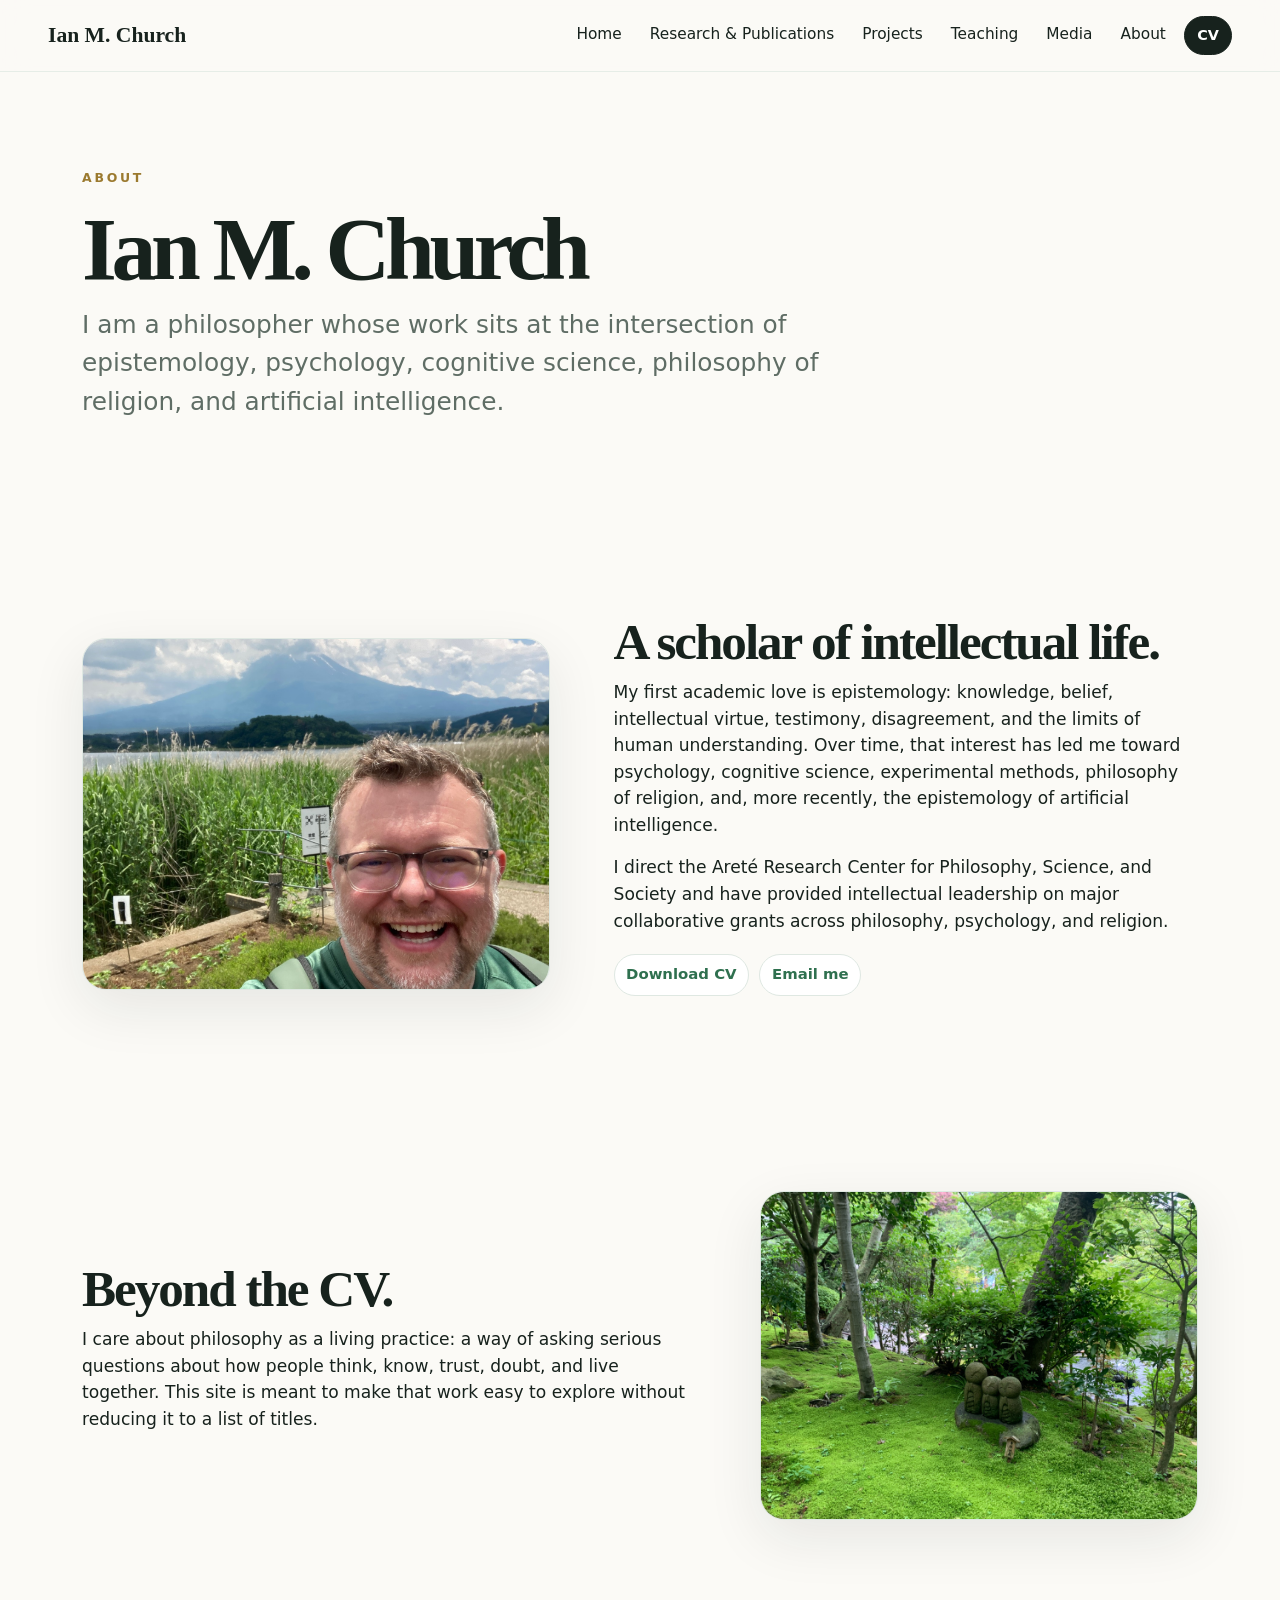
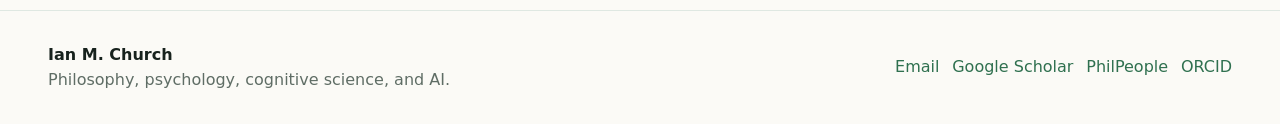
==== about.html @ 5144ee3b "Add files via upload" ====
<!doctype html>
<html lang="en">
<head>
  <meta charset="utf-8" />
  <meta name="viewport" content="width=device-width, initial-scale=1" />
  <title>About | Ian M. Church</title>
  <meta name="description" content="About Ian M. Church." />
  <link rel="stylesheet" href="style.css" />
</head>
<body>
<header class="topbar">
  <a class="wordmark" href="index.html">Ian M. Church</a>
  <nav class="site-nav" aria-label="Primary navigation">
    <a href="index.html">Home</a>
    <a href="research.html">Research &amp; Publications</a>
    <a href="projects.html">Projects</a>
    <a href="teaching.html">Teaching</a>
    <a href="media.html">Media</a>
    <a href="about.html">About</a>
    <a class="button small" href="assets/Church-CV.pdf">CV</a>
  </nav>
</header>
<main>

<section class="page-hero"><p class="eyebrow">About</p><h1>Ian M. Church</h1><p class="lede narrow">I am a philosopher whose work sits at the intersection of epistemology, psychology, cognitive science, philosophy of religion, and artificial intelligence.</p></section>
<section class="section split alt"><figure class="image-card"><img src="assets/fuji.jpg" alt="Ian Church near Mount Fuji"/></figure><div><h2>A scholar of intellectual life.</h2><p>My first academic love is epistemology: knowledge, belief, intellectual virtue, testimony, disagreement, and the limits of human understanding. Over time, that interest has led me toward psychology, cognitive science, experimental methods, philosophy of religion, and, more recently, the epistemology of artificial intelligence.</p><p>I direct the Areté Research Center for Philosophy, Science, and Society and have provided intellectual leadership on major collaborative grants across philosophy, psychology, and religion.</p><p class="links"><a href="assets/Church-CV.pdf">Download CV</a><a href="mailto:ichurch@hillsdale.edu">Email me</a></p></div></section>
<section class="section split"><div><h2>Beyond the CV.</h2><p>I care about philosophy as a living practice: a way of asking serious questions about how people think, know, trust, doubt, and live together. This site is meant to make that work easy to explore without reducing it to a list of titles.</p></div><figure class="image-card"><img src="assets/japan-garden.jpg" alt="A green garden scene in Japan with three small stone figures"/></figure></section>

</main>
<footer class="footer">
  <div><strong>Ian M. Church</strong><span>Philosophy, psychology, cognitive science, and AI.</span></div>
  <div class="footer-links"><a href="mailto:ichurch@hillsdale.edu">Email</a><a href="https://scholar.google.com/citations?user=suLvnR8AAAAJ&amp;hl=en&amp;oi=ao">Google Scholar</a><a href="https://philpeople.org/profiles/ian-m-church">PhilPeople</a><a href="https://orcid.org/0000-0002-4605-1589">ORCID</a></div>
</footer>
</body>
</html>
---- style.css ----
:root{--bg:#fbfaf6;--ink:#17221d;--muted:#5f6d65;--line:#dfe8e2;--accent:#2f704f;--accent2:#9b7a2f;--card:#ffffff;--shadow:0 18px 55px rgba(23,34,29,.09);--radius:24px}*{box-sizing:border-box}body{margin:0;background:var(--bg);color:var(--ink);font-family:Inter,ui-sans-serif,system-ui,-apple-system,BlinkMacSystemFont,"Segoe UI",sans-serif;line-height:1.55}h1,h2,h3{font-family:Georgia,"Times New Roman",serif;line-height:1.03;margin:0 0 .65rem}h1{font-size:clamp(3.1rem,7vw,6.8rem);letter-spacing:-.06em}h2{font-size:clamp(2rem,4vw,4.2rem);letter-spacing:-.04em}h3{font-size:clamp(1.35rem,2vw,2rem);letter-spacing:-.03em}p{font-size:1.07rem;margin:.4rem 0 1rem}a{color:var(--accent);text-decoration:none}a:hover{text-decoration:underline}.topbar{position:sticky;top:0;z-index:20;display:flex;align-items:center;justify-content:space-between;padding:1rem clamp(1rem,4vw,3rem);background:rgba(251,250,246,.86);backdrop-filter:blur(14px);border-bottom:1px solid rgba(223,232,226,.75)}.wordmark{font-family:Georgia,"Times New Roman",serif;font-weight:700;color:var(--ink);font-size:1.35rem}.site-nav{display:flex;gap:.55rem;align-items:center;flex-wrap:wrap}.site-nav a{color:var(--ink);padding:.45rem .6rem;border-radius:999px;font-size:.96rem}.site-nav a:hover{background:#eef4ef;text-decoration:none}.button{display:inline-flex;align-items:center;justify-content:center;padding:.8rem 1.05rem;border-radius:999px;background:var(--ink);color:white!important;font-weight:700;text-decoration:none!important;border:1px solid var(--ink)}.button.ghost{background:transparent;color:var(--ink)!important}.button.small{padding:.45rem .75rem;font-size:.9rem}main{overflow:hidden}.hero,.section,.page-hero{max-width:1180px;margin:0 auto;padding:clamp(3.5rem,7vw,7rem) clamp(1.1rem,4vw,2rem)}.split{display:grid;grid-template-columns:minmax(0,1.05fr) minmax(280px,.75fr);gap:clamp(2rem,5vw,5rem);align-items:center}.split.alt{grid-template-columns:minmax(280px,.8fr) minmax(0,1fr)}.eyebrow{text-transform:uppercase;letter-spacing:.22em;color:var(--accent2);font-weight:800;font-size:.78rem;margin-bottom:1rem}.lede{font-size:clamp(1.25rem,2vw,1.55rem);color:var(--muted);max-width:760px}.narrow{max-width:790px}.actions,.links{display:flex;gap:.65rem;flex-wrap:wrap;align-items:center;margin-top:1.25rem}.links a,.links span{display:inline-flex;align-items:center;padding:.52rem .72rem;border:1px solid var(--line);border-radius:999px;background:#fff;color:var(--accent);font-weight:700;font-size:.93rem}.links.centered{justify-content:center}.portrait-card,.image-card{margin:0;border-radius:var(--radius);overflow:hidden;background:#fff;box-shadow:var(--shadow);border:1px solid var(--line)}.portrait-card img,.image-card img{display:block;width:100%;height:100%;object-fit:cover}.portrait-card{transform:rotate(1.2deg)}.portrait-card img{aspect-ratio:4/5}.portrait-card figcaption{padding:.8rem 1rem;color:var(--muted);font-size:.92rem}.image-card img{aspect-ratio:4/3}.at-a-glance{max-width:1120px;margin:0 auto;display:grid;grid-template-columns:repeat(4,1fr);gap:1rem;padding:0 clamp(1.1rem,4vw,2rem) 3rem}.at-a-glance a{display:block;background:#fff;border:1px solid var(--line);border-radius:20px;padding:1.2rem;box-shadow:0 10px 25px rgba(23,34,29,.04);text-decoration:none}.at-a-glance strong{display:block;font-family:Georgia,"Times New Roman",serif;font-size:2.3rem;color:var(--ink);line-height:1}.at-a-glance span{color:var(--muted);font-weight:650}.feature-grid{display:grid;grid-template-columns:1fr 1fr;gap:1.1rem}.feature-panel,.project,.video-card,.pub-list article,.theme-list article,.book,.quote-theme,.testimonial-grid blockquote{background:#fff;border:1px solid var(--line);border-radius:var(--radius);padding:clamp(1.25rem,3vw,2rem);box-shadow:0 12px 32px rgba(23,34,29,.045)}.section-head{display:flex;justify-content:space-between;align-items:end;gap:2rem;margin-bottom:1.5rem}.mini-book-row{display:grid;grid-template-columns:repeat(3,1fr);gap:1rem}.mini-book{display:grid;grid-template-columns:95px 1fr;align-items:center;gap:1rem;background:#fff;border:1px solid var(--line);border-radius:22px;padding:1rem;color:var(--ink);font-family:Georgia,"Times New Roman",serif;font-weight:700;font-size:1.15rem;text-decoration:none!important;box-shadow:0 12px 32px rgba(23,34,29,.045)}.mini-book img{width:95px;height:130px;object-fit:cover;border-radius:8px}.closing-statement{text-align:center;border-top:1px solid var(--line)}.page-hero h1{max-width:980px}.themes-compact{padding-top:2rem}.theme-list,.pub-list,.project-grid,.video-grid{display:grid;grid-template-columns:repeat(2,1fr);gap:1rem}.book-grid{display:grid;gap:1.1rem}.book{display:grid;grid-template-columns:160px 1fr;gap:1.5rem;align-items:start}.cover img{width:160px;max-height:235px;object-fit:cover;border-radius:10px;box-shadow:0 12px 30px rgba(23,34,29,.16)}.tag{display:inline-flex;padding:.35rem .65rem;border-radius:999px;background:#eef4ef;color:var(--accent);font-weight:800;font-size:.82rem;margin-bottom:1rem}.meta,.note{color:var(--muted);font-size:.98rem}.teaching-results{display:grid;grid-template-columns:1fr 1fr;gap:2rem;align-items:start}.stats-grid{display:grid;grid-template-columns:1fr 1fr;gap:1rem}.stats-grid article{background:#fff;border:1px solid var(--line);border-radius:20px;padding:1rem}.stats-grid strong{display:block;font-family:Georgia,"Times New Roman",serif;font-size:2.3rem}.stats-grid span{color:var(--muted);font-weight:650}.teaching-themes{display:grid;gap:1rem}.quote-theme{display:grid;grid-template-columns:.95fr 1.05fr;gap:1.5rem;align-items:start}.quote-theme blockquote,.testimonial-grid blockquote{margin:0;font-family:Georgia,"Times New Roman",serif;font-size:1.35rem;line-height:1.25}.quote-theme cite,.testimonial-grid cite{display:block;margin-top:1rem;font-family:Inter,ui-sans-serif,system-ui,sans-serif;color:var(--muted);font-size:.9rem;font-style:normal}.testimonial-grid{display:grid;grid-template-columns:repeat(2,1fr);gap:1rem}.course-list{display:flex;gap:.7rem;flex-wrap:wrap}.course-list span{padding:.65rem .85rem;border:1px solid var(--line);border-radius:999px;background:#fff;font-weight:700}.footer{display:flex;justify-content:space-between;gap:1rem;align-items:center;border-top:1px solid var(--line);padding:2rem clamp(1rem,4vw,3rem);color:var(--muted)}.footer strong{display:block;color:var(--ink)}.footer-links{display:flex;gap:.8rem;flex-wrap:wrap}@media(max-width:850px){.split,.split.alt,.feature-grid,.theme-list,.pub-list,.project-grid,.video-grid,.teaching-results,.quote-theme,.testimonial-grid{grid-template-columns:1fr}.at-a-glance{grid-template-columns:1fr 1fr}.mini-book-row{grid-template-columns:1fr}.book{grid-template-columns:110px 1fr}.cover img{width:110px}.footer{display:block}.topbar{display:block}.site-nav{margin-top:.7rem}.hero,.section,.page-hero{padding-top:3.5rem;padding-bottom:3.5rem}}@media(max-width:520px){.at-a-glance,.stats-grid{grid-template-columns:1fr}h1{font-size:3.2rem}.site-nav a{font-size:.86rem;padding:.35rem .45rem}}
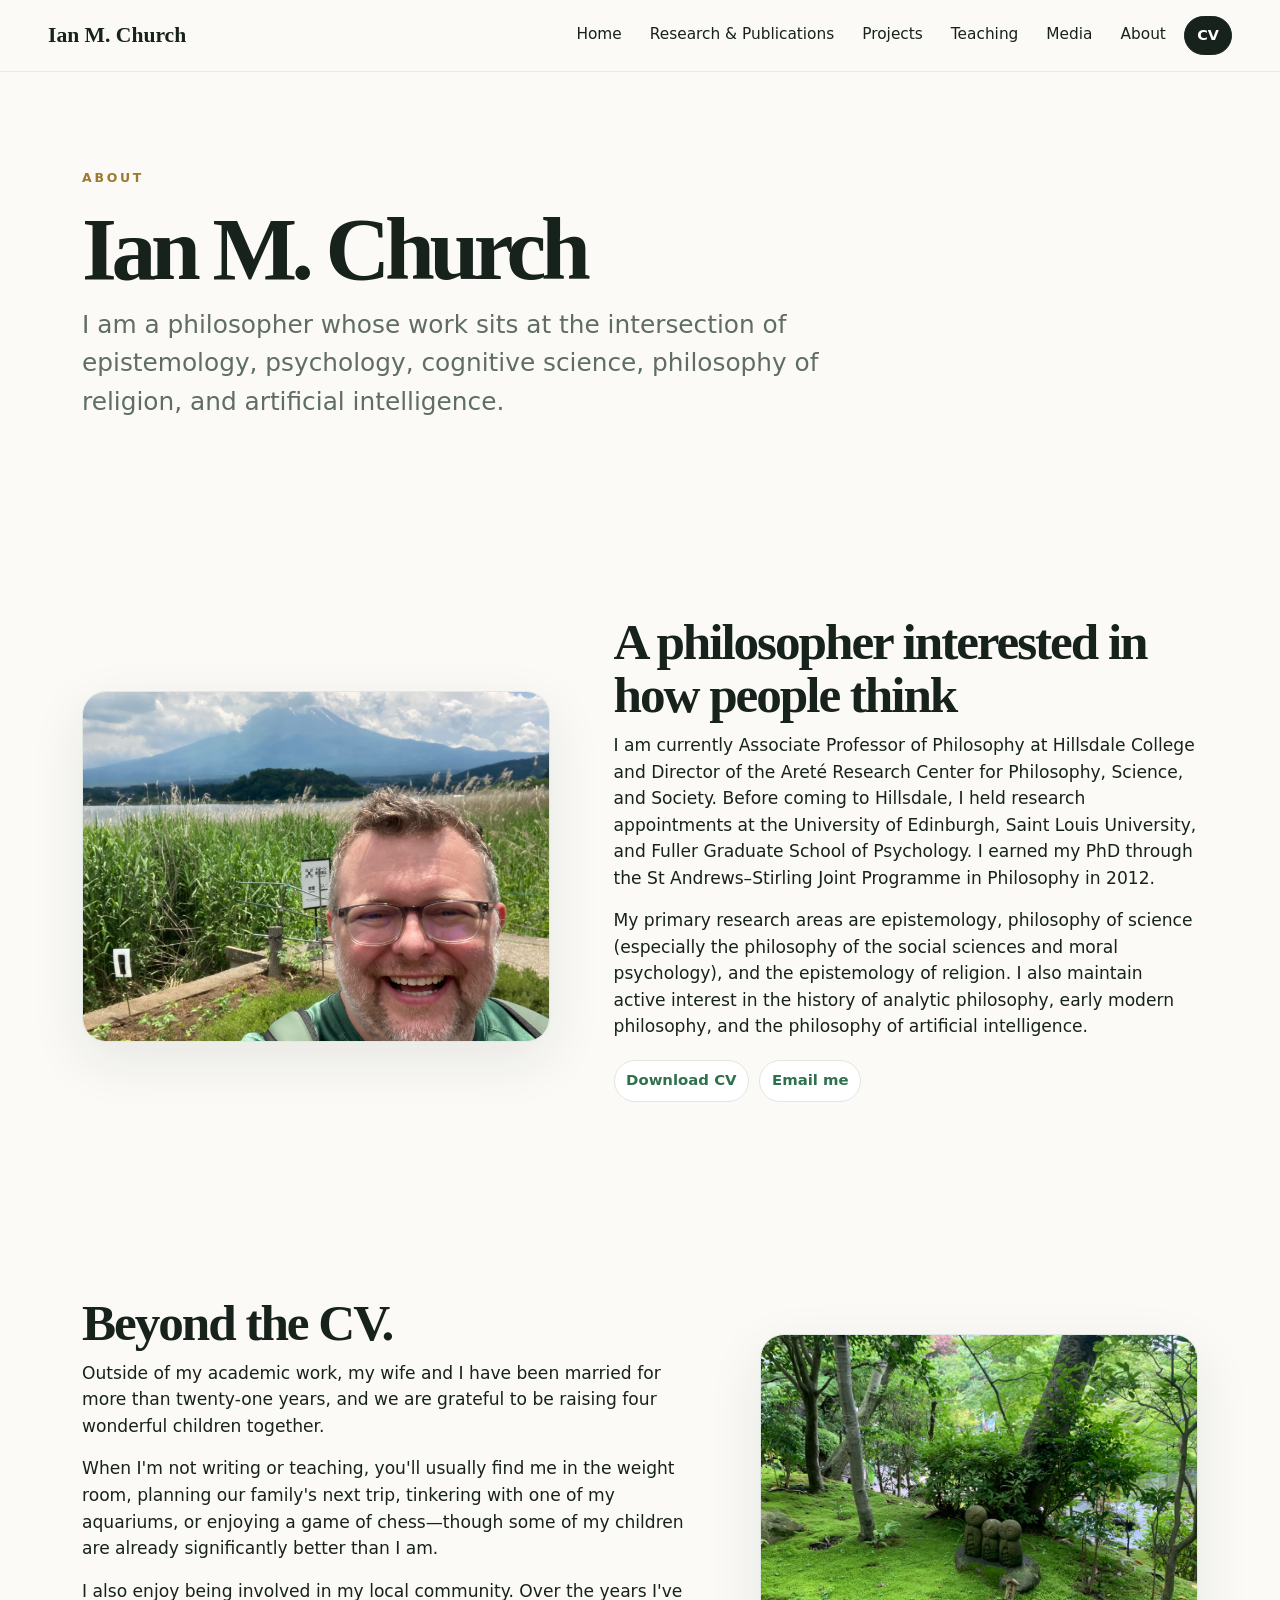
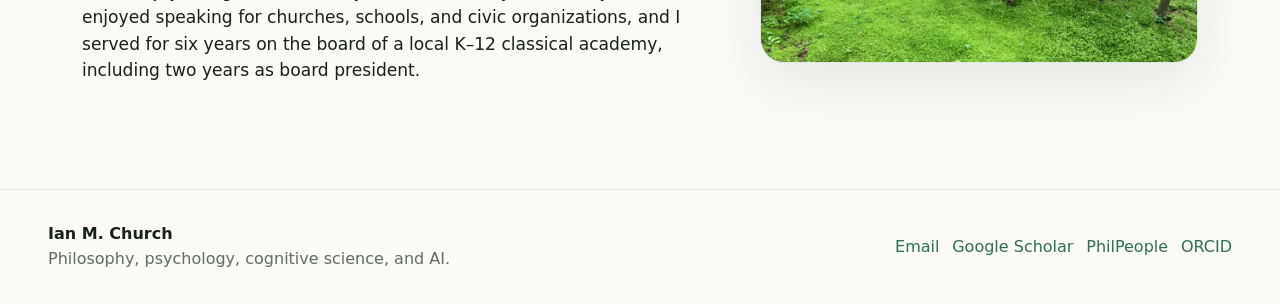
==== commit 149cd3a6: "Updating the about page" ====
--- a/about.html
+++ b/about.html
@@ -23,8 +23,8 @@
 <main>
 
 <section class="page-hero"><p class="eyebrow">About</p><h1>Ian M. Church</h1><p class="lede narrow">I am a philosopher whose work sits at the intersection of epistemology, psychology, cognitive science, philosophy of religion, and artificial intelligence.</p></section>
-<section class="section split alt"><figure class="image-card"><img src="assets/fuji.jpg" alt="Ian Church near Mount Fuji"/></figure><div><h2>A scholar of intellectual life.</h2><p>My first academic love is epistemology: knowledge, belief, intellectual virtue, testimony, disagreement, and the limits of human understanding. Over time, that interest has led me toward psychology, cognitive science, experimental methods, philosophy of religion, and, more recently, the epistemology of artificial intelligence.</p><p>I direct the Areté Research Center for Philosophy, Science, and Society and have provided intellectual leadership on major collaborative grants across philosophy, psychology, and religion.</p><p class="links"><a href="assets/Church-CV.pdf">Download CV</a><a href="mailto:ichurch@hillsdale.edu">Email me</a></p></div></section>
-<section class="section split"><div><h2>Beyond the CV.</h2><p>I care about philosophy as a living practice: a way of asking serious questions about how people think, know, trust, doubt, and live together. This site is meant to make that work easy to explore without reducing it to a list of titles.</p></div><figure class="image-card"><img src="assets/japan-garden.jpg" alt="A green garden scene in Japan with three small stone figures"/></figure></section>
+<section class="section split alt"><figure class="image-card"><img src="assets/fuji.jpg" alt="Ian Church near Mount Fuji"/></figure><div><h2>A philosopher interested in how people think</h2><p>I am currently Associate Professor of Philosophy at Hillsdale College and Director of the Areté Research Center for Philosophy, Science, and Society. Before coming to Hillsdale, I held research appointments at the University of Edinburgh, Saint Louis University, and Fuller Graduate School of Psychology. I earned my PhD through the St Andrews–Stirling Joint Programme in Philosophy in 2012.</p><p>My primary research areas are epistemology, philosophy of science (especially the philosophy of the social sciences and moral psychology), and the epistemology of religion. I also maintain active interest in the history of analytic philosophy, early modern philosophy, and the philosophy of artificial intelligence.</p><p class="links"><a href="assets/Church-CV.pdf">Download CV</a><a href="mailto:ichurch@hillsdale.edu">Email me</a></p></div></section>
+<section class="section split"><div><h2>Beyond the CV.</h2><p>Outside of my academic work, my wife and I have been married for more than twenty-one years, and we are grateful to be raising four wonderful children together.</p><p>When I'm not writing or teaching, you'll usually find me in the weight room, planning our family's next trip, tinkering with one of my aquariums, or enjoying a game of chess—though some of my children are already significantly better than I am.</p><p>I also enjoy being involved in my local community. Over the years I've enjoyed speaking for churches, schools, and civic organizations, and I served for six years on the board of a local K–12 classical academy, including two years as board president.</p></div><figure class="image-card"><img src="assets/japan-garden.jpg" alt="A green garden scene in Japan with three small stone figures"/></figure></section>
 
 </main>
 <footer class="footer">
@@ -32,4 +32,4 @@
   <div class="footer-links"><a href="mailto:ichurch@hillsdale.edu">Email</a><a href="https://scholar.google.com/citations?user=suLvnR8AAAAJ&amp;hl=en&amp;oi=ao">Google Scholar</a><a href="https://philpeople.org/profiles/ian-m-church">PhilPeople</a><a href="https://orcid.org/0000-0002-4605-1589">ORCID</a></div>
 </footer>
 </body>
-</html>+</html>
--- a/style.css
+++ b/style.css
@@ -1,2 +1,7 @@
 
 :root{--bg:#fbfaf6;--ink:#17221d;--muted:#5f6d65;--line:#dfe8e2;--accent:#2f704f;--accent2:#9b7a2f;--card:#ffffff;--shadow:0 18px 55px rgba(23,34,29,.09);--radius:24px}*{box-sizing:border-box}body{margin:0;background:var(--bg);color:var(--ink);font-family:Inter,ui-sans-serif,system-ui,-apple-system,BlinkMacSystemFont,"Segoe UI",sans-serif;line-height:1.55}h1,h2,h3{font-family:Georgia,"Times New Roman",serif;line-height:1.03;margin:0 0 .65rem}h1{font-size:clamp(3.1rem,7vw,6.8rem);letter-spacing:-.06em}h2{font-size:clamp(2rem,4vw,4.2rem);letter-spacing:-.04em}h3{font-size:clamp(1.35rem,2vw,2rem);letter-spacing:-.03em}p{font-size:1.07rem;margin:.4rem 0 1rem}a{color:var(--accent);text-decoration:none}a:hover{text-decoration:underline}.topbar{position:sticky;top:0;z-index:20;display:flex;align-items:center;justify-content:space-between;padding:1rem clamp(1rem,4vw,3rem);background:rgba(251,250,246,.86);backdrop-filter:blur(14px);border-bottom:1px solid rgba(223,232,226,.75)}.wordmark{font-family:Georgia,"Times New Roman",serif;font-weight:700;color:var(--ink);font-size:1.35rem}.site-nav{display:flex;gap:.55rem;align-items:center;flex-wrap:wrap}.site-nav a{color:var(--ink);padding:.45rem .6rem;border-radius:999px;font-size:.96rem}.site-nav a:hover{background:#eef4ef;text-decoration:none}.button{display:inline-flex;align-items:center;justify-content:center;padding:.8rem 1.05rem;border-radius:999px;background:var(--ink);color:white!important;font-weight:700;text-decoration:none!important;border:1px solid var(--ink)}.button.ghost{background:transparent;color:var(--ink)!important}.button.small{padding:.45rem .75rem;font-size:.9rem}main{overflow:hidden}.hero,.section,.page-hero{max-width:1180px;margin:0 auto;padding:clamp(3.5rem,7vw,7rem) clamp(1.1rem,4vw,2rem)}.split{display:grid;grid-template-columns:minmax(0,1.05fr) minmax(280px,.75fr);gap:clamp(2rem,5vw,5rem);align-items:center}.split.alt{grid-template-columns:minmax(280px,.8fr) minmax(0,1fr)}.eyebrow{text-transform:uppercase;letter-spacing:.22em;color:var(--accent2);font-weight:800;font-size:.78rem;margin-bottom:1rem}.lede{font-size:clamp(1.25rem,2vw,1.55rem);color:var(--muted);max-width:760px}.narrow{max-width:790px}.actions,.links{display:flex;gap:.65rem;flex-wrap:wrap;align-items:center;margin-top:1.25rem}.links a,.links span{display:inline-flex;align-items:center;padding:.52rem .72rem;border:1px solid var(--line);border-radius:999px;background:#fff;color:var(--accent);font-weight:700;font-size:.93rem}.links.centered{justify-content:center}.portrait-card,.image-card{margin:0;border-radius:var(--radius);overflow:hidden;background:#fff;box-shadow:var(--shadow);border:1px solid var(--line)}.portrait-card img,.image-card img{display:block;width:100%;height:100%;object-fit:cover}.portrait-card{transform:rotate(1.2deg)}.portrait-card img{aspect-ratio:4/5}.portrait-card figcaption{padding:.8rem 1rem;color:var(--muted);font-size:.92rem}.image-card img{aspect-ratio:4/3}.at-a-glance{max-width:1120px;margin:0 auto;display:grid;grid-template-columns:repeat(4,1fr);gap:1rem;padding:0 clamp(1.1rem,4vw,2rem) 3rem}.at-a-glance a{display:block;background:#fff;border:1px solid var(--line);border-radius:20px;padding:1.2rem;box-shadow:0 10px 25px rgba(23,34,29,.04);text-decoration:none}.at-a-glance strong{display:block;font-family:Georgia,"Times New Roman",serif;font-size:2.3rem;color:var(--ink);line-height:1}.at-a-glance span{color:var(--muted);font-weight:650}.feature-grid{display:grid;grid-template-columns:1fr 1fr;gap:1.1rem}.feature-panel,.project,.video-card,.pub-list article,.theme-list article,.book,.quote-theme,.testimonial-grid blockquote{background:#fff;border:1px solid var(--line);border-radius:var(--radius);padding:clamp(1.25rem,3vw,2rem);box-shadow:0 12px 32px rgba(23,34,29,.045)}.section-head{display:flex;justify-content:space-between;align-items:end;gap:2rem;margin-bottom:1.5rem}.mini-book-row{display:grid;grid-template-columns:repeat(3,1fr);gap:1rem}.mini-book{display:grid;grid-template-columns:95px 1fr;align-items:center;gap:1rem;background:#fff;border:1px solid var(--line);border-radius:22px;padding:1rem;color:var(--ink);font-family:Georgia,"Times New Roman",serif;font-weight:700;font-size:1.15rem;text-decoration:none!important;box-shadow:0 12px 32px rgba(23,34,29,.045)}.mini-book img{width:95px;height:130px;object-fit:cover;border-radius:8px}.closing-statement{text-align:center;border-top:1px solid var(--line)}.page-hero h1{max-width:980px}.themes-compact{padding-top:2rem}.theme-list,.pub-list,.project-grid,.video-grid{display:grid;grid-template-columns:repeat(2,1fr);gap:1rem}.book-grid{display:grid;gap:1.1rem}.book{display:grid;grid-template-columns:160px 1fr;gap:1.5rem;align-items:start}.cover img{width:160px;max-height:235px;object-fit:cover;border-radius:10px;box-shadow:0 12px 30px rgba(23,34,29,.16)}.tag{display:inline-flex;padding:.35rem .65rem;border-radius:999px;background:#eef4ef;color:var(--accent);font-weight:800;font-size:.82rem;margin-bottom:1rem}.meta,.note{color:var(--muted);font-size:.98rem}.teaching-results{display:grid;grid-template-columns:1fr 1fr;gap:2rem;align-items:start}.stats-grid{display:grid;grid-template-columns:1fr 1fr;gap:1rem}.stats-grid article{background:#fff;border:1px solid var(--line);border-radius:20px;padding:1rem}.stats-grid strong{display:block;font-family:Georgia,"Times New Roman",serif;font-size:2.3rem}.stats-grid span{color:var(--muted);font-weight:650}.teaching-themes{display:grid;gap:1rem}.quote-theme{display:grid;grid-template-columns:.95fr 1.05fr;gap:1.5rem;align-items:start}.quote-theme blockquote,.testimonial-grid blockquote{margin:0;font-family:Georgia,"Times New Roman",serif;font-size:1.35rem;line-height:1.25}.quote-theme cite,.testimonial-grid cite{display:block;margin-top:1rem;font-family:Inter,ui-sans-serif,system-ui,sans-serif;color:var(--muted);font-size:.9rem;font-style:normal}.testimonial-grid{display:grid;grid-template-columns:repeat(2,1fr);gap:1rem}.course-list{display:flex;gap:.7rem;flex-wrap:wrap}.course-list span{padding:.65rem .85rem;border:1px solid var(--line);border-radius:999px;background:#fff;font-weight:700}.footer{display:flex;justify-content:space-between;gap:1rem;align-items:center;border-top:1px solid var(--line);padding:2rem clamp(1rem,4vw,3rem);color:var(--muted)}.footer strong{display:block;color:var(--ink)}.footer-links{display:flex;gap:.8rem;flex-wrap:wrap}@media(max-width:850px){.split,.split.alt,.feature-grid,.theme-list,.pub-list,.project-grid,.video-grid,.teaching-results,.quote-theme,.testimonial-grid{grid-template-columns:1fr}.at-a-glance{grid-template-columns:1fr 1fr}.mini-book-row{grid-template-columns:1fr}.book{grid-template-columns:110px 1fr}.cover img{width:110px}.footer{display:block}.topbar{display:block}.site-nav{margin-top:.7rem}.hero,.section,.page-hero{padding-top:3.5rem;padding-bottom:3.5rem}}@media(max-width:520px){.at-a-glance,.stats-grid{grid-template-columns:1fr}h1{font-size:3.2rem}.site-nav a{font-size:.86rem;padding:.35rem .45rem}}
+.hero h1 {
+  font-size: clamp(2.8rem, 6vw, 5rem);
+  line-height: 1;
+  max-width: 14ch;
+}
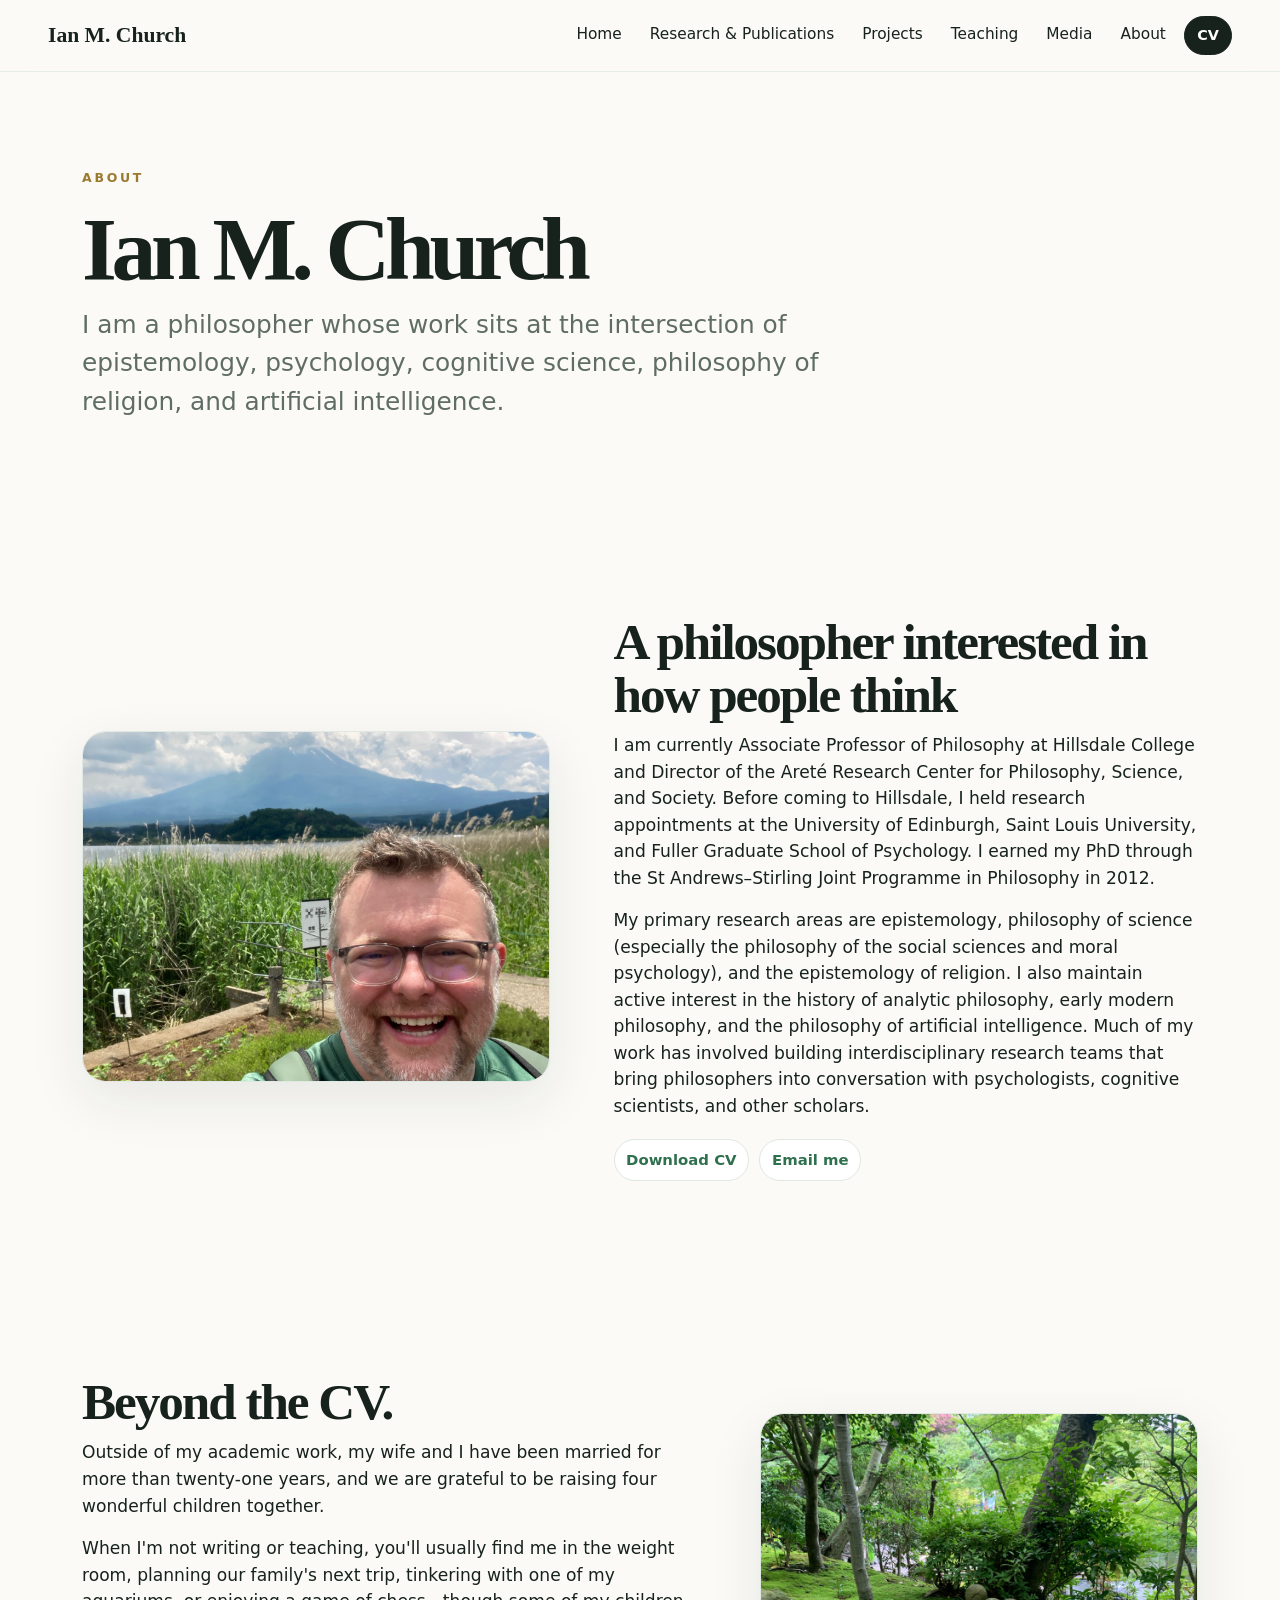
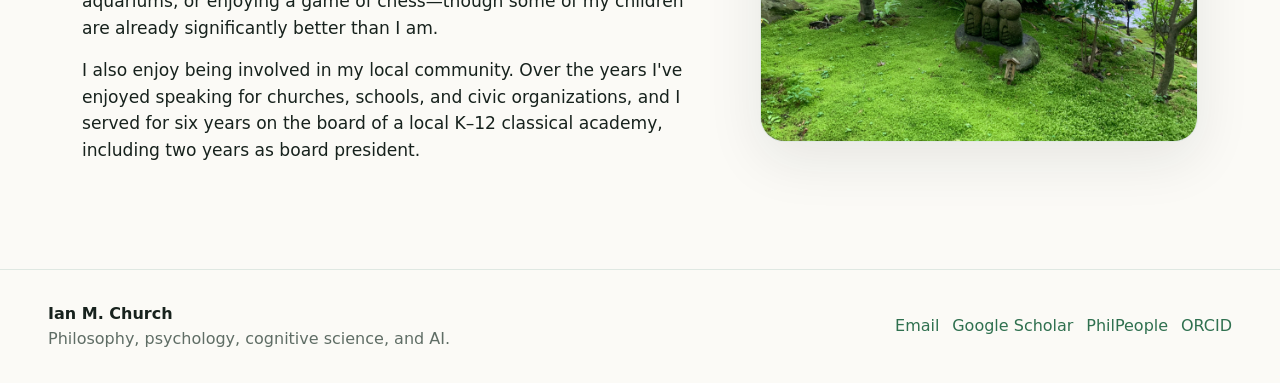
==== commit ec56efbb: "Updated the about page again! Builder stuff!" ====
--- a/about.html
+++ b/about.html
@@ -23,7 +23,7 @@
 <main>
 
 <section class="page-hero"><p class="eyebrow">About</p><h1>Ian M. Church</h1><p class="lede narrow">I am a philosopher whose work sits at the intersection of epistemology, psychology, cognitive science, philosophy of religion, and artificial intelligence.</p></section>
-<section class="section split alt"><figure class="image-card"><img src="assets/fuji.jpg" alt="Ian Church near Mount Fuji"/></figure><div><h2>A philosopher interested in how people think</h2><p>I am currently Associate Professor of Philosophy at Hillsdale College and Director of the Areté Research Center for Philosophy, Science, and Society. Before coming to Hillsdale, I held research appointments at the University of Edinburgh, Saint Louis University, and Fuller Graduate School of Psychology. I earned my PhD through the St Andrews–Stirling Joint Programme in Philosophy in 2012.</p><p>My primary research areas are epistemology, philosophy of science (especially the philosophy of the social sciences and moral psychology), and the epistemology of religion. I also maintain active interest in the history of analytic philosophy, early modern philosophy, and the philosophy of artificial intelligence.</p><p class="links"><a href="assets/Church-CV.pdf">Download CV</a><a href="mailto:ichurch@hillsdale.edu">Email me</a></p></div></section>
+<section class="section split alt"><figure class="image-card"><img src="assets/fuji.jpg" alt="Ian Church near Mount Fuji"/></figure><div><h2>A philosopher interested in how people think</h2><p>I am currently Associate Professor of Philosophy at Hillsdale College and Director of the Areté Research Center for Philosophy, Science, and Society. Before coming to Hillsdale, I held research appointments at the University of Edinburgh, Saint Louis University, and Fuller Graduate School of Psychology. I earned my PhD through the St Andrews–Stirling Joint Programme in Philosophy in 2012.</p><p>My primary research areas are epistemology, philosophy of science (especially the philosophy of the social sciences and moral psychology), and the epistemology of religion. I also maintain active interest in the history of analytic philosophy, early modern philosophy, and the philosophy of artificial intelligence. Much of my work has involved building interdisciplinary research teams that bring philosophers into conversation with psychologists, cognitive scientists, and other scholars.</p><p class="links"><a href="assets/Church-CV.pdf">Download CV</a><a href="mailto:ichurch@hillsdale.edu">Email me</a></p></div></section>
 <section class="section split"><div><h2>Beyond the CV.</h2><p>Outside of my academic work, my wife and I have been married for more than twenty-one years, and we are grateful to be raising four wonderful children together.</p><p>When I'm not writing or teaching, you'll usually find me in the weight room, planning our family's next trip, tinkering with one of my aquariums, or enjoying a game of chess—though some of my children are already significantly better than I am.</p><p>I also enjoy being involved in my local community. Over the years I've enjoyed speaking for churches, schools, and civic organizations, and I served for six years on the board of a local K–12 classical academy, including two years as board president.</p></div><figure class="image-card"><img src="assets/japan-garden.jpg" alt="A green garden scene in Japan with three small stone figures"/></figure></section>
 
 </main>
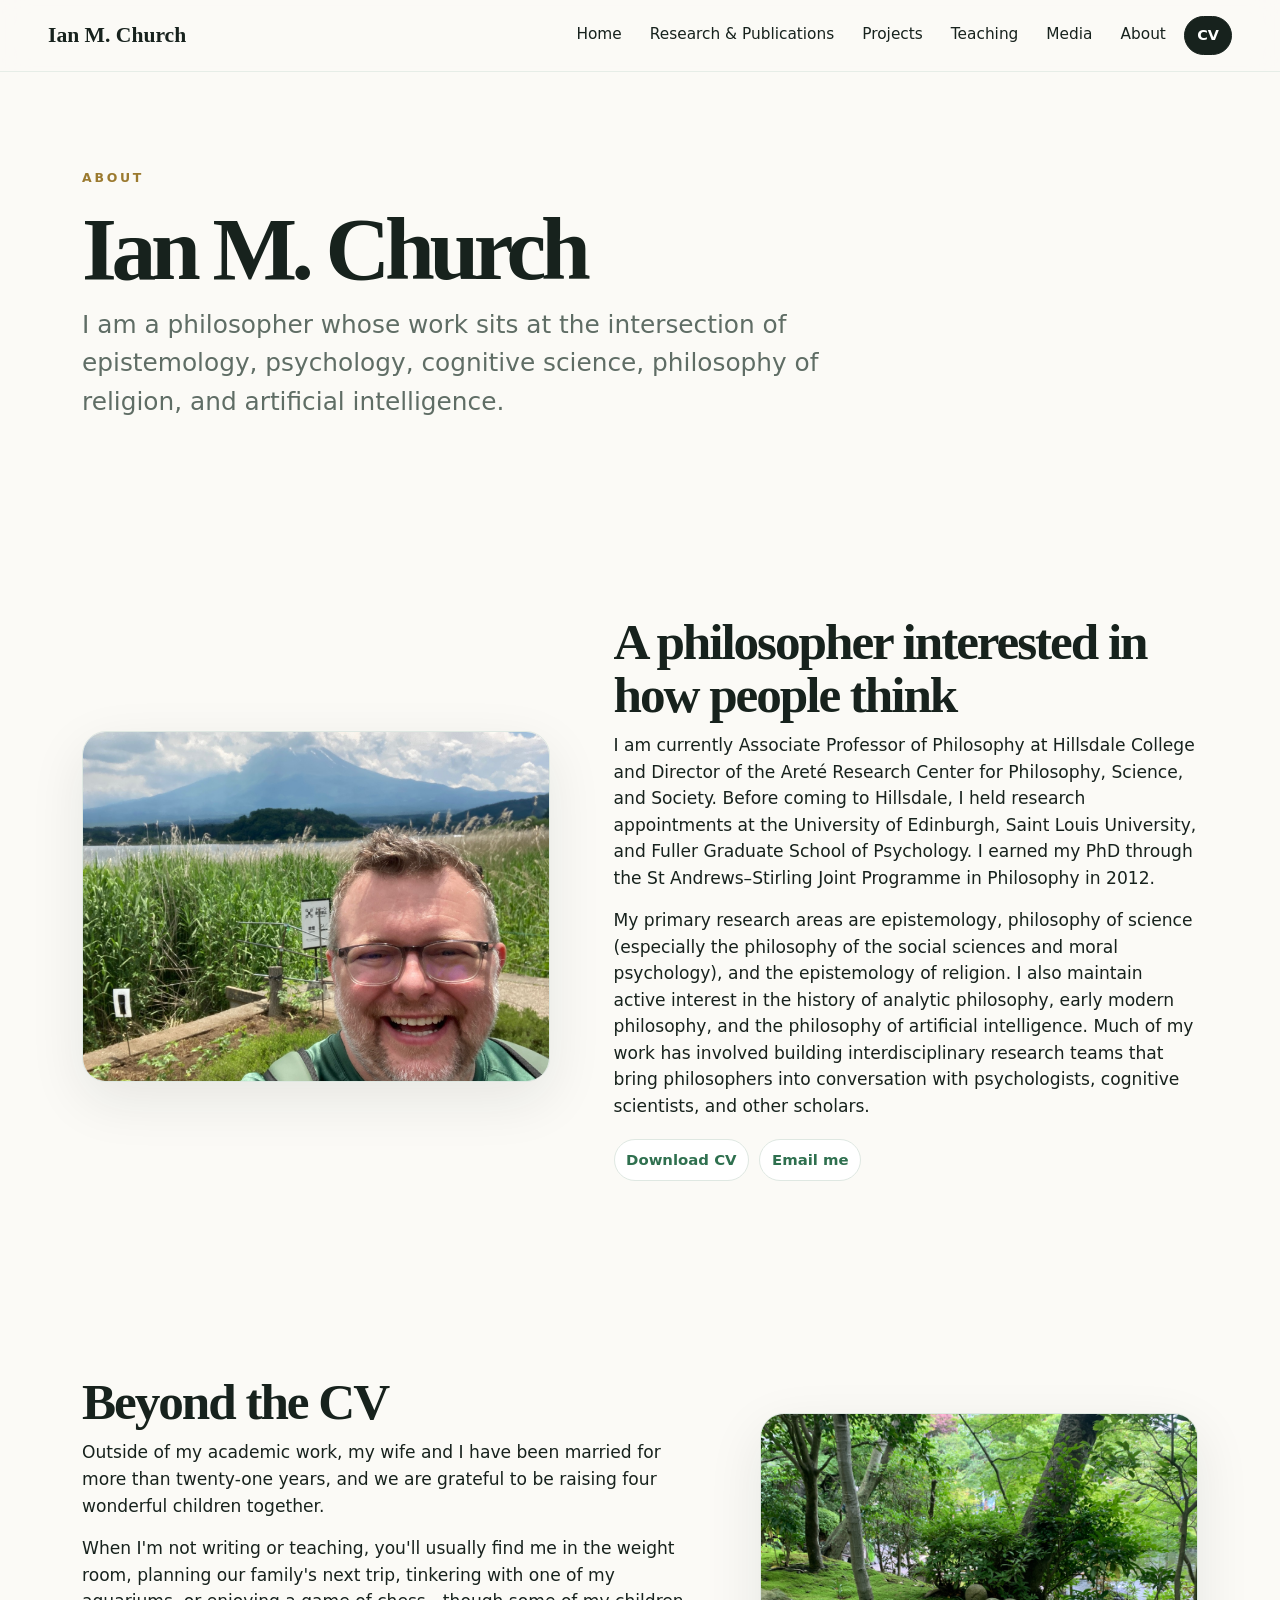
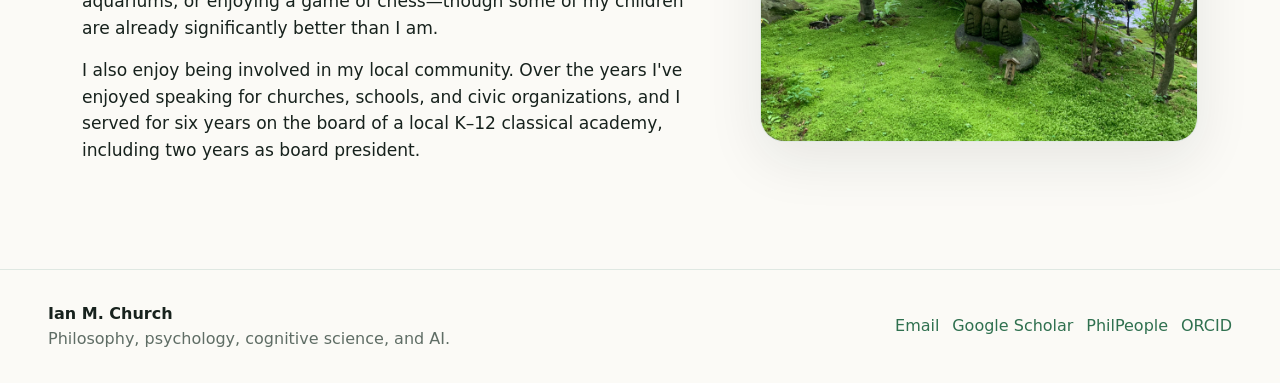
==== commit a8f67da2: "Deleting a period" ====
--- a/about.html
+++ b/about.html
@@ -24,7 +24,7 @@
 
 <section class="page-hero"><p class="eyebrow">About</p><h1>Ian M. Church</h1><p class="lede narrow">I am a philosopher whose work sits at the intersection of epistemology, psychology, cognitive science, philosophy of religion, and artificial intelligence.</p></section>
 <section class="section split alt"><figure class="image-card"><img src="assets/fuji.jpg" alt="Ian Church near Mount Fuji"/></figure><div><h2>A philosopher interested in how people think</h2><p>I am currently Associate Professor of Philosophy at Hillsdale College and Director of the Areté Research Center for Philosophy, Science, and Society. Before coming to Hillsdale, I held research appointments at the University of Edinburgh, Saint Louis University, and Fuller Graduate School of Psychology. I earned my PhD through the St Andrews–Stirling Joint Programme in Philosophy in 2012.</p><p>My primary research areas are epistemology, philosophy of science (especially the philosophy of the social sciences and moral psychology), and the epistemology of religion. I also maintain active interest in the history of analytic philosophy, early modern philosophy, and the philosophy of artificial intelligence. Much of my work has involved building interdisciplinary research teams that bring philosophers into conversation with psychologists, cognitive scientists, and other scholars.</p><p class="links"><a href="assets/Church-CV.pdf">Download CV</a><a href="mailto:ichurch@hillsdale.edu">Email me</a></p></div></section>
-<section class="section split"><div><h2>Beyond the CV.</h2><p>Outside of my academic work, my wife and I have been married for more than twenty-one years, and we are grateful to be raising four wonderful children together.</p><p>When I'm not writing or teaching, you'll usually find me in the weight room, planning our family's next trip, tinkering with one of my aquariums, or enjoying a game of chess—though some of my children are already significantly better than I am.</p><p>I also enjoy being involved in my local community. Over the years I've enjoyed speaking for churches, schools, and civic organizations, and I served for six years on the board of a local K–12 classical academy, including two years as board president.</p></div><figure class="image-card"><img src="assets/japan-garden.jpg" alt="A green garden scene in Japan with three small stone figures"/></figure></section>
+<section class="section split"><div><h2>Beyond the CV</h2><p>Outside of my academic work, my wife and I have been married for more than twenty-one years, and we are grateful to be raising four wonderful children together.</p><p>When I'm not writing or teaching, you'll usually find me in the weight room, planning our family's next trip, tinkering with one of my aquariums, or enjoying a game of chess—though some of my children are already significantly better than I am.</p><p>I also enjoy being involved in my local community. Over the years I've enjoyed speaking for churches, schools, and civic organizations, and I served for six years on the board of a local K–12 classical academy, including two years as board president.</p></div><figure class="image-card"><img src="assets/japan-garden.jpg" alt="A green garden scene in Japan with three small stone figures"/></figure></section>
 
 </main>
 <footer class="footer">
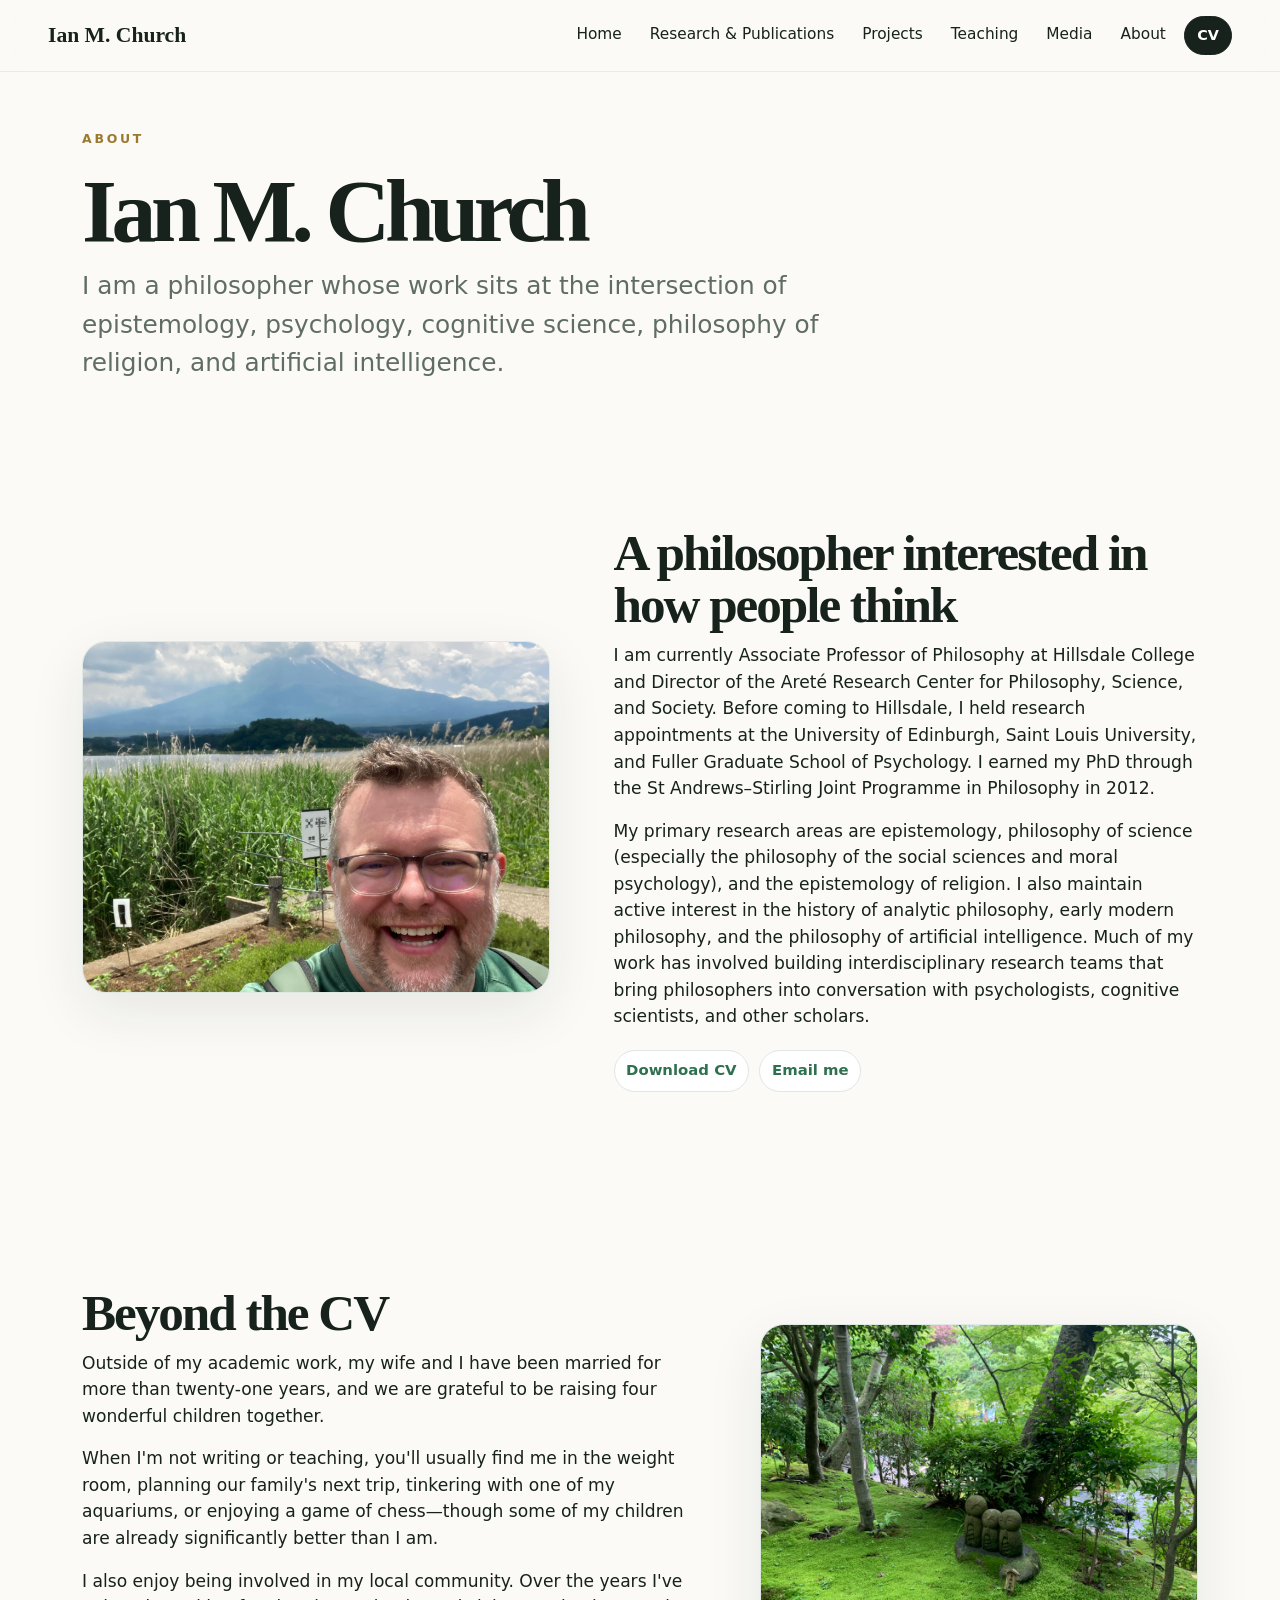
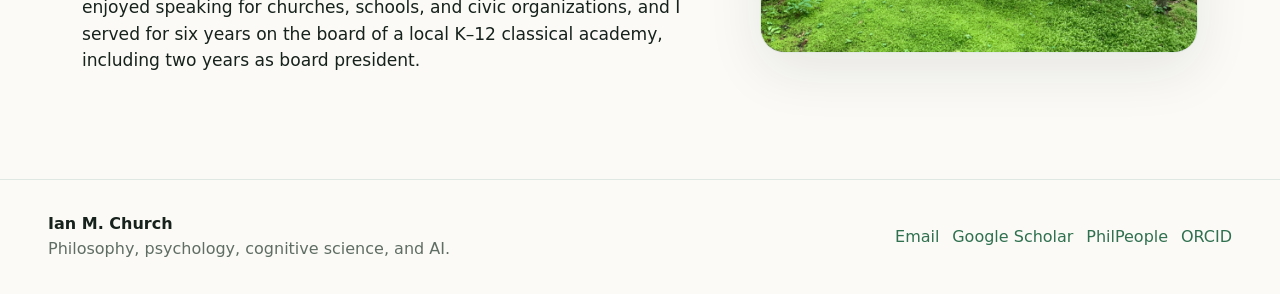
==== commit 345cd320: "Analytics update of  about.html" ====
--- a/about.html
+++ b/about.html
@@ -6,6 +6,15 @@
   <title>About | Ian M. Church</title>
   <meta name="description" content="About Ian M. Church." />
   <link rel="stylesheet" href="style.css" />
+<!-- Google tag (gtag.js) -->
+<script async src="https://www.googletagmanager.com/gtag/js?id=G-Z6NKHN7LKN"></script>
+<script>
+  window.dataLayer = window.dataLayer || [];
+  function gtag(){dataLayer.push(arguments);}
+  gtag('js', new Date());
+
+  gtag('config', 'G-Z6NKHN7LKN');
+</script>
 </head>
 <body>
 <header class="topbar">
--- a/style.css
+++ b/style.css
@@ -5,3 +5,7 @@
   line-height: 1;
   max-width: 14ch;
 }
+.page-hero {
+  padding-top: clamp(2.5rem, 4vw, 4rem);
+  padding-bottom: clamp(1.75rem, 3vw, 2.5rem);
+}
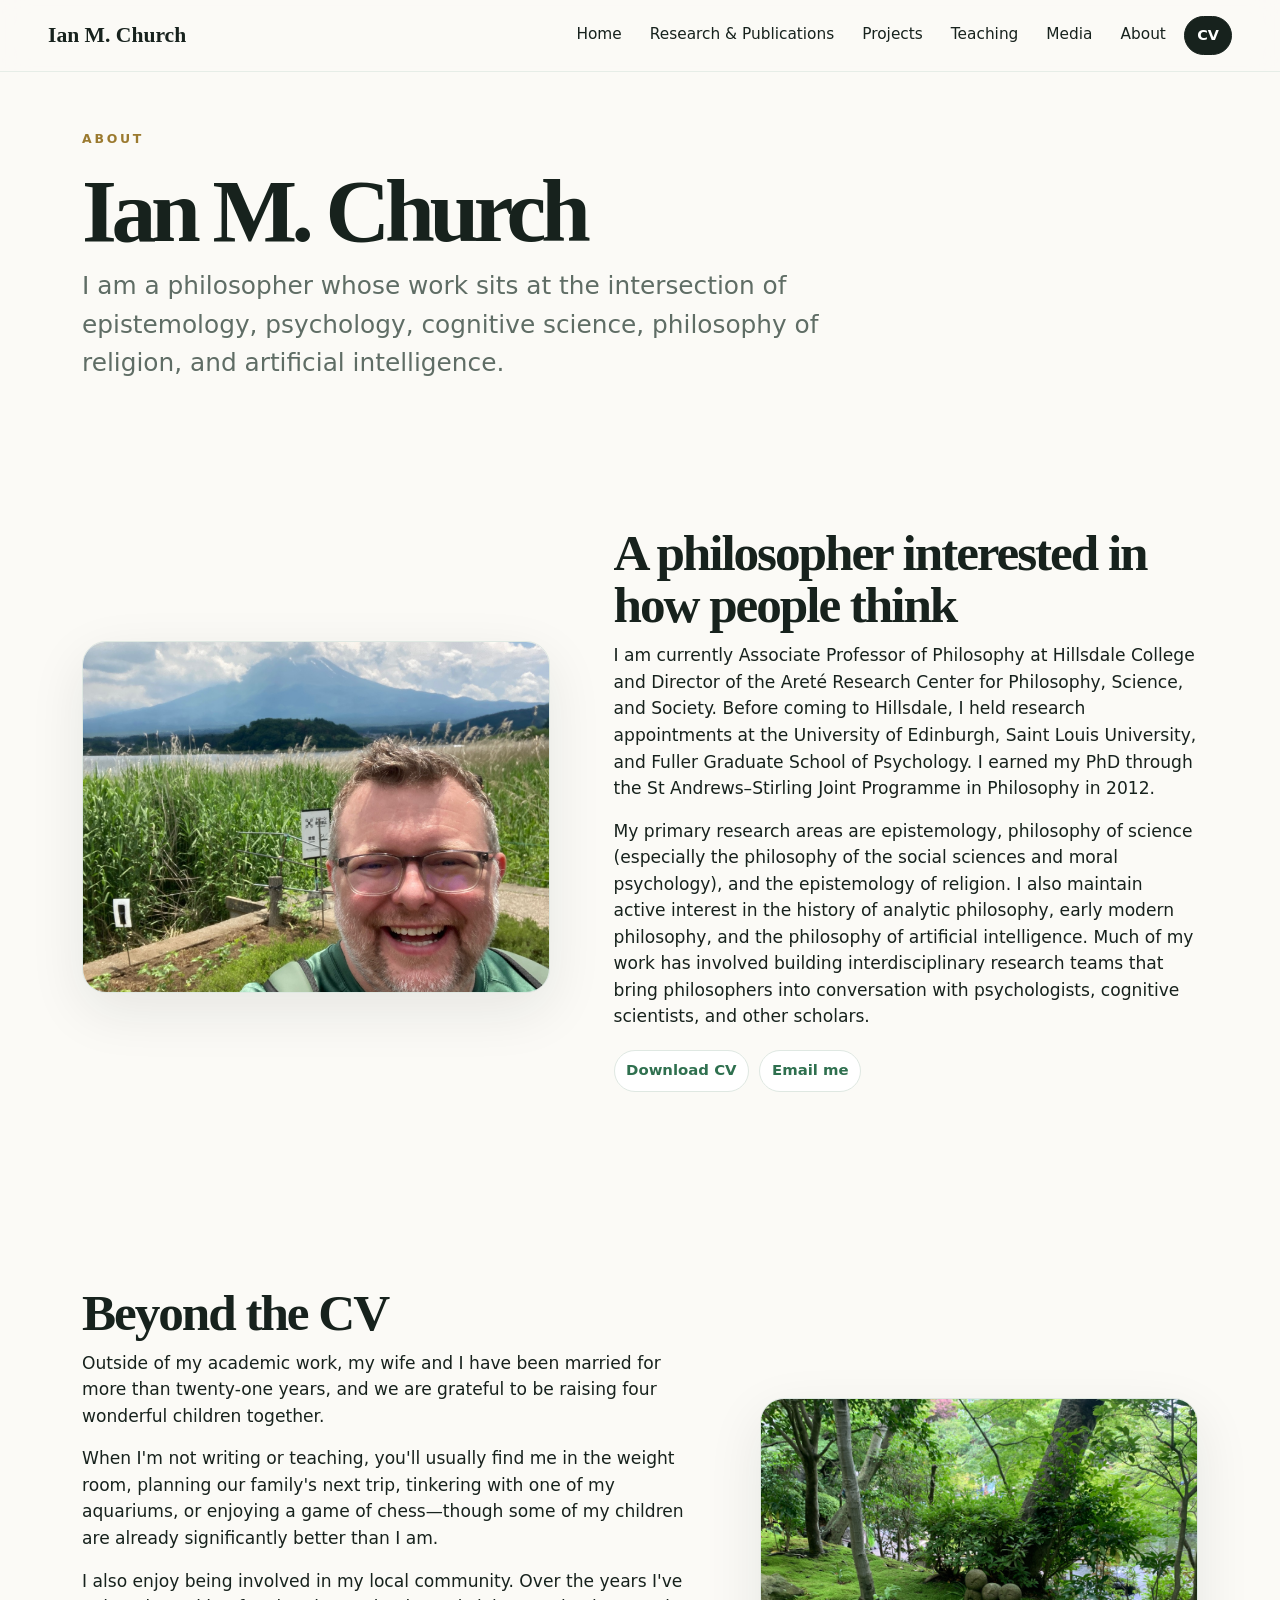
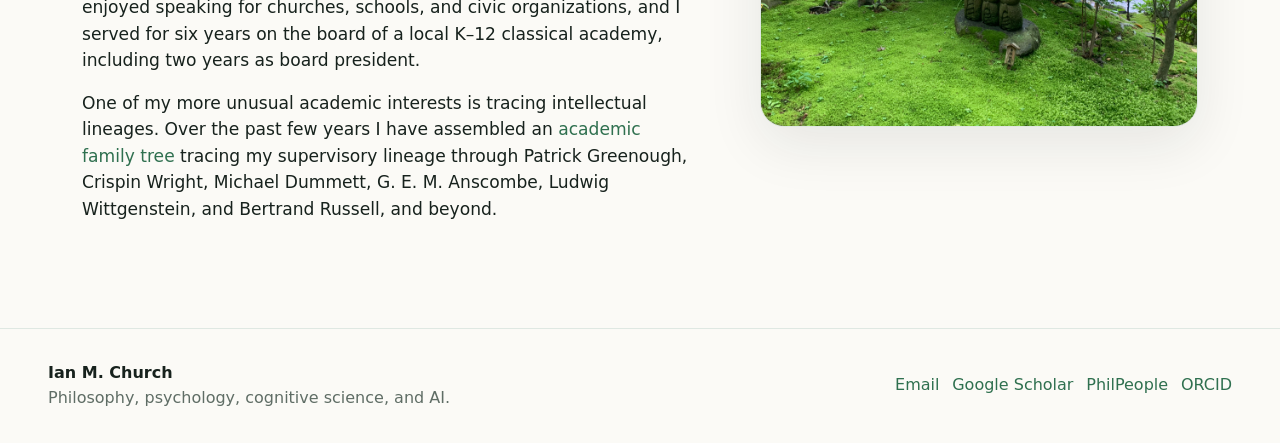
==== commit 56e6fdba: "Updated academic genealogy stuff.html" ====
--- a/about.html
+++ b/about.html
@@ -33,7 +33,7 @@
 
 <section class="page-hero"><p class="eyebrow">About</p><h1>Ian M. Church</h1><p class="lede narrow">I am a philosopher whose work sits at the intersection of epistemology, psychology, cognitive science, philosophy of religion, and artificial intelligence.</p></section>
 <section class="section split alt"><figure class="image-card"><img src="assets/fuji.jpg" alt="Ian Church near Mount Fuji"/></figure><div><h2>A philosopher interested in how people think</h2><p>I am currently Associate Professor of Philosophy at Hillsdale College and Director of the Areté Research Center for Philosophy, Science, and Society. Before coming to Hillsdale, I held research appointments at the University of Edinburgh, Saint Louis University, and Fuller Graduate School of Psychology. I earned my PhD through the St Andrews–Stirling Joint Programme in Philosophy in 2012.</p><p>My primary research areas are epistemology, philosophy of science (especially the philosophy of the social sciences and moral psychology), and the epistemology of religion. I also maintain active interest in the history of analytic philosophy, early modern philosophy, and the philosophy of artificial intelligence. Much of my work has involved building interdisciplinary research teams that bring philosophers into conversation with psychologists, cognitive scientists, and other scholars.</p><p class="links"><a href="assets/Church-CV.pdf">Download CV</a><a href="mailto:ichurch@hillsdale.edu">Email me</a></p></div></section>
-<section class="section split"><div><h2>Beyond the CV</h2><p>Outside of my academic work, my wife and I have been married for more than twenty-one years, and we are grateful to be raising four wonderful children together.</p><p>When I'm not writing or teaching, you'll usually find me in the weight room, planning our family's next trip, tinkering with one of my aquariums, or enjoying a game of chess—though some of my children are already significantly better than I am.</p><p>I also enjoy being involved in my local community. Over the years I've enjoyed speaking for churches, schools, and civic organizations, and I served for six years on the board of a local K–12 classical academy, including two years as board president.</p></div><figure class="image-card"><img src="assets/japan-garden.jpg" alt="A green garden scene in Japan with three small stone figures"/></figure></section>
+<section class="section split"><div><h2>Beyond the CV</h2><p>Outside of my academic work, my wife and I have been married for more than twenty-one years, and we are grateful to be raising four wonderful children together.</p><p>When I'm not writing or teaching, you'll usually find me in the weight room, planning our family's next trip, tinkering with one of my aquariums, or enjoying a game of chess—though some of my children are already significantly better than I am.</p><p>I also enjoy being involved in my local community. Over the years I've enjoyed speaking for churches, schools, and civic organizations, and I served for six years on the board of a local K–12 classical academy, including two years as board president.</p><p>One of my more unusual academic interests is tracing intellectual lineages. Over the past few years I have assembled an <a href="assets/Church-Academic-Genealogy.pdf" target="_blank">academic family tree</a> tracing my supervisory lineage through Patrick Greenough, Crispin Wright, Michael Dummett, G. E. M. Anscombe, Ludwig Wittgenstein, and Bertrand Russell, and beyond.</p></div><figure class="image-card"><img src="assets/japan-garden.jpg" alt="A green garden scene in Japan with three small stone figures"/></figure></section>
 
 </main>
 <footer class="footer">
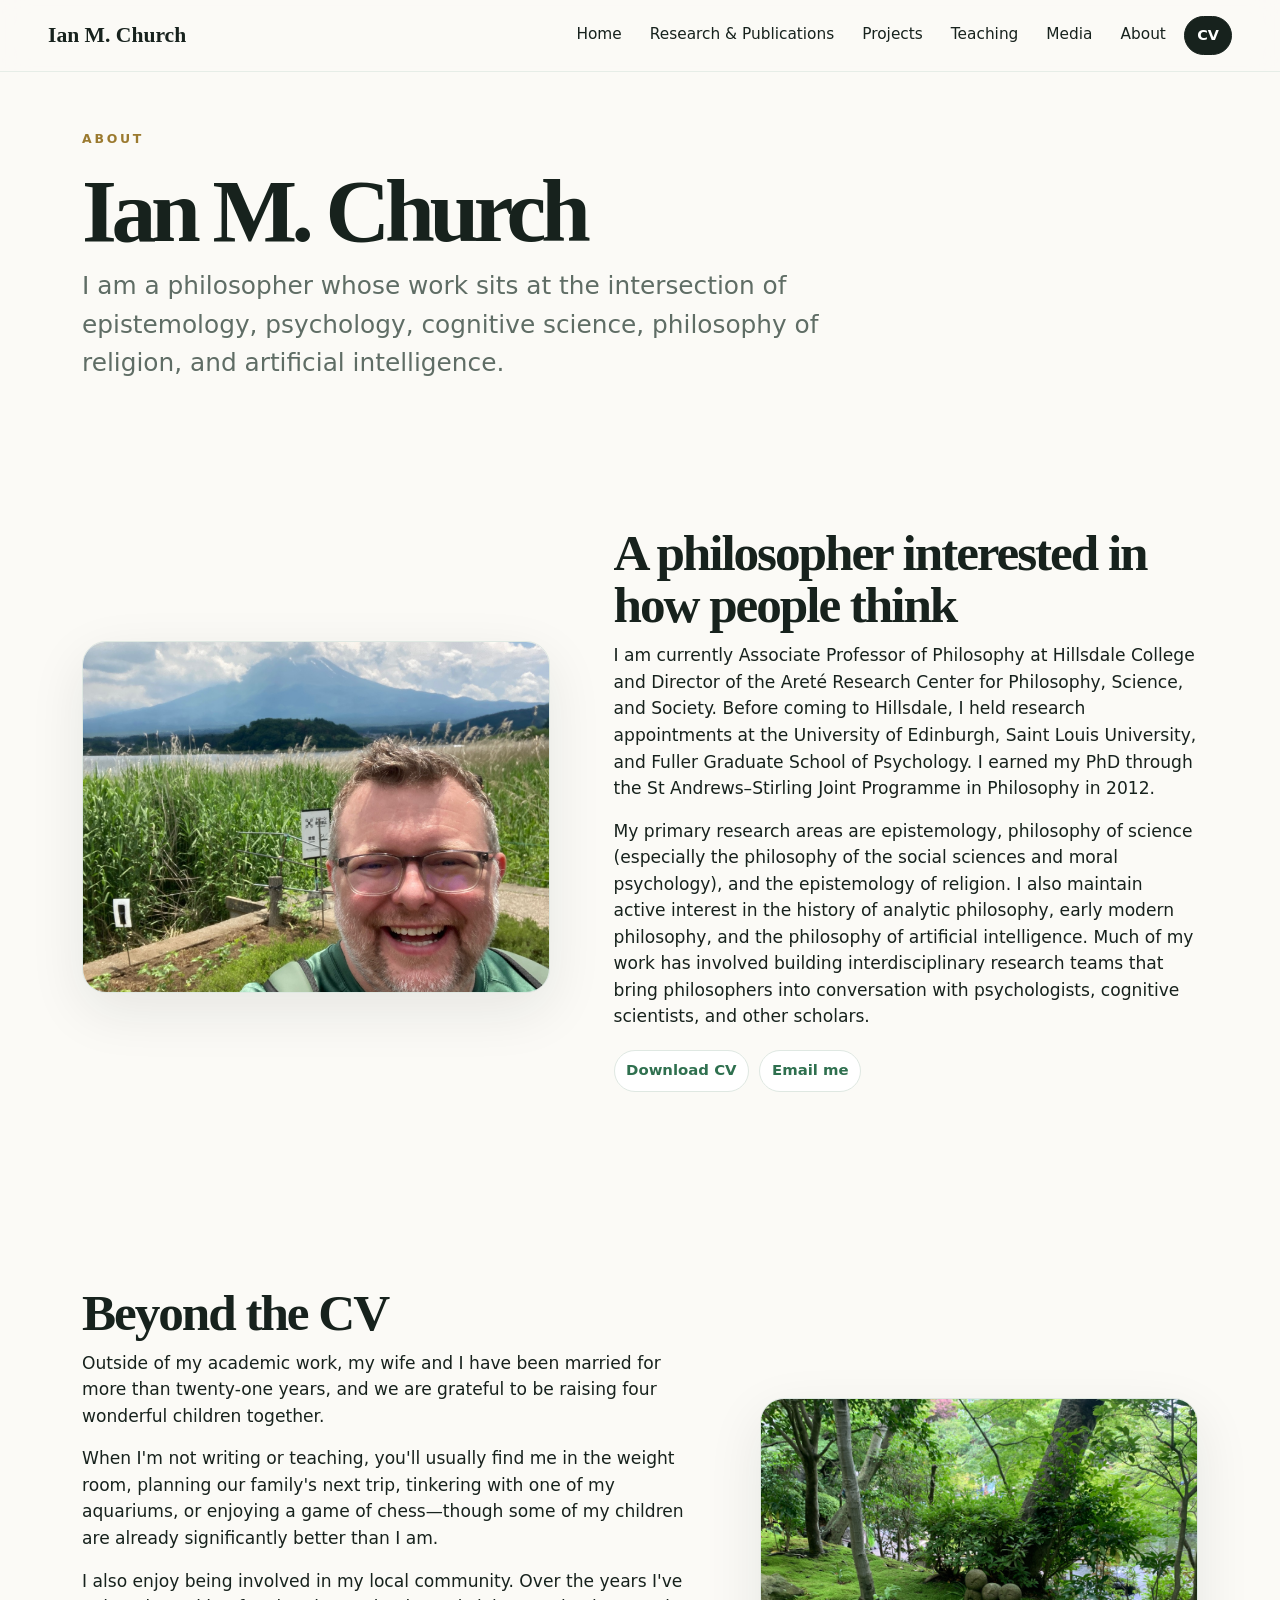
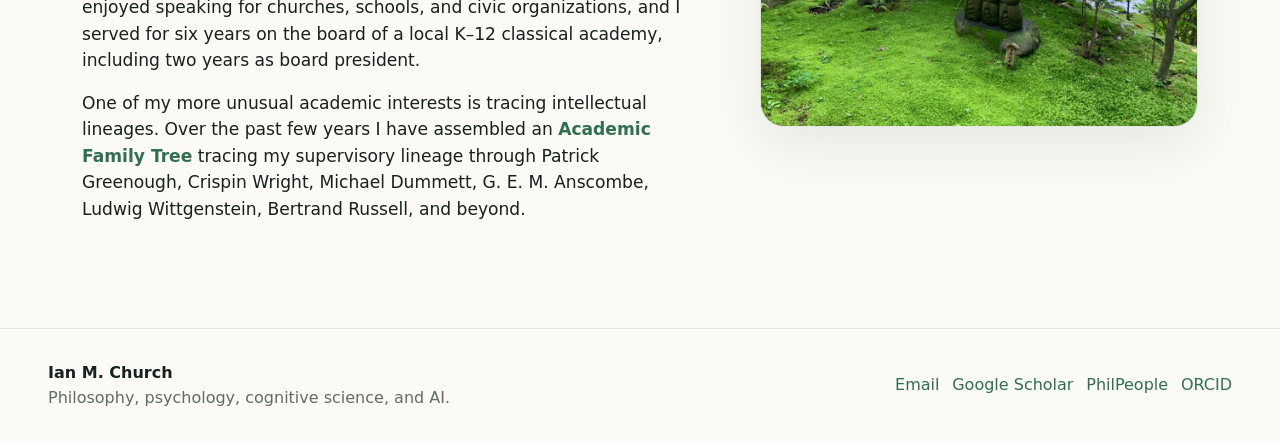
==== commit 8f8dc488: "Bolded the link" ====
--- a/about.html
+++ b/about.html
@@ -33,7 +33,7 @@
 
 <section class="page-hero"><p class="eyebrow">About</p><h1>Ian M. Church</h1><p class="lede narrow">I am a philosopher whose work sits at the intersection of epistemology, psychology, cognitive science, philosophy of religion, and artificial intelligence.</p></section>
 <section class="section split alt"><figure class="image-card"><img src="assets/fuji.jpg" alt="Ian Church near Mount Fuji"/></figure><div><h2>A philosopher interested in how people think</h2><p>I am currently Associate Professor of Philosophy at Hillsdale College and Director of the Areté Research Center for Philosophy, Science, and Society. Before coming to Hillsdale, I held research appointments at the University of Edinburgh, Saint Louis University, and Fuller Graduate School of Psychology. I earned my PhD through the St Andrews–Stirling Joint Programme in Philosophy in 2012.</p><p>My primary research areas are epistemology, philosophy of science (especially the philosophy of the social sciences and moral psychology), and the epistemology of religion. I also maintain active interest in the history of analytic philosophy, early modern philosophy, and the philosophy of artificial intelligence. Much of my work has involved building interdisciplinary research teams that bring philosophers into conversation with psychologists, cognitive scientists, and other scholars.</p><p class="links"><a href="assets/Church-CV.pdf">Download CV</a><a href="mailto:ichurch@hillsdale.edu">Email me</a></p></div></section>
-<section class="section split"><div><h2>Beyond the CV</h2><p>Outside of my academic work, my wife and I have been married for more than twenty-one years, and we are grateful to be raising four wonderful children together.</p><p>When I'm not writing or teaching, you'll usually find me in the weight room, planning our family's next trip, tinkering with one of my aquariums, or enjoying a game of chess—though some of my children are already significantly better than I am.</p><p>I also enjoy being involved in my local community. Over the years I've enjoyed speaking for churches, schools, and civic organizations, and I served for six years on the board of a local K–12 classical academy, including two years as board president.</p><p>One of my more unusual academic interests is tracing intellectual lineages. Over the past few years I have assembled an <a href="assets/Church-Academic-Genealogy.pdf" target="_blank">academic family tree</a> tracing my supervisory lineage through Patrick Greenough, Crispin Wright, Michael Dummett, G. E. M. Anscombe, Ludwig Wittgenstein, and Bertrand Russell, and beyond.</p></div><figure class="image-card"><img src="assets/japan-garden.jpg" alt="A green garden scene in Japan with three small stone figures"/></figure></section>
+<section class="section split"><div><h2>Beyond the CV</h2><p>Outside of my academic work, my wife and I have been married for more than twenty-one years, and we are grateful to be raising four wonderful children together.</p><p>When I'm not writing or teaching, you'll usually find me in the weight room, planning our family's next trip, tinkering with one of my aquariums, or enjoying a game of chess—though some of my children are already significantly better than I am.</p><p>I also enjoy being involved in my local community. Over the years I've enjoyed speaking for churches, schools, and civic organizations, and I served for six years on the board of a local K–12 classical academy, including two years as board president.</p><p>One of my more unusual academic interests is tracing intellectual lineages. Over the past few years I have assembled an <a href="assets/Church-Academic-Genealogy.pdf" target="_blank"><strong>Academic Family Tree</strong></a> tracing my supervisory lineage through Patrick Greenough, Crispin Wright, Michael Dummett, G. E. M. Anscombe, Ludwig Wittgenstein, Bertrand Russell, and beyond.</p></div><figure class="image-card"><img src="assets/japan-garden.jpg" alt="A green garden scene in Japan with three small stone figures"/></figure></section>
 
 </main>
 <footer class="footer">
